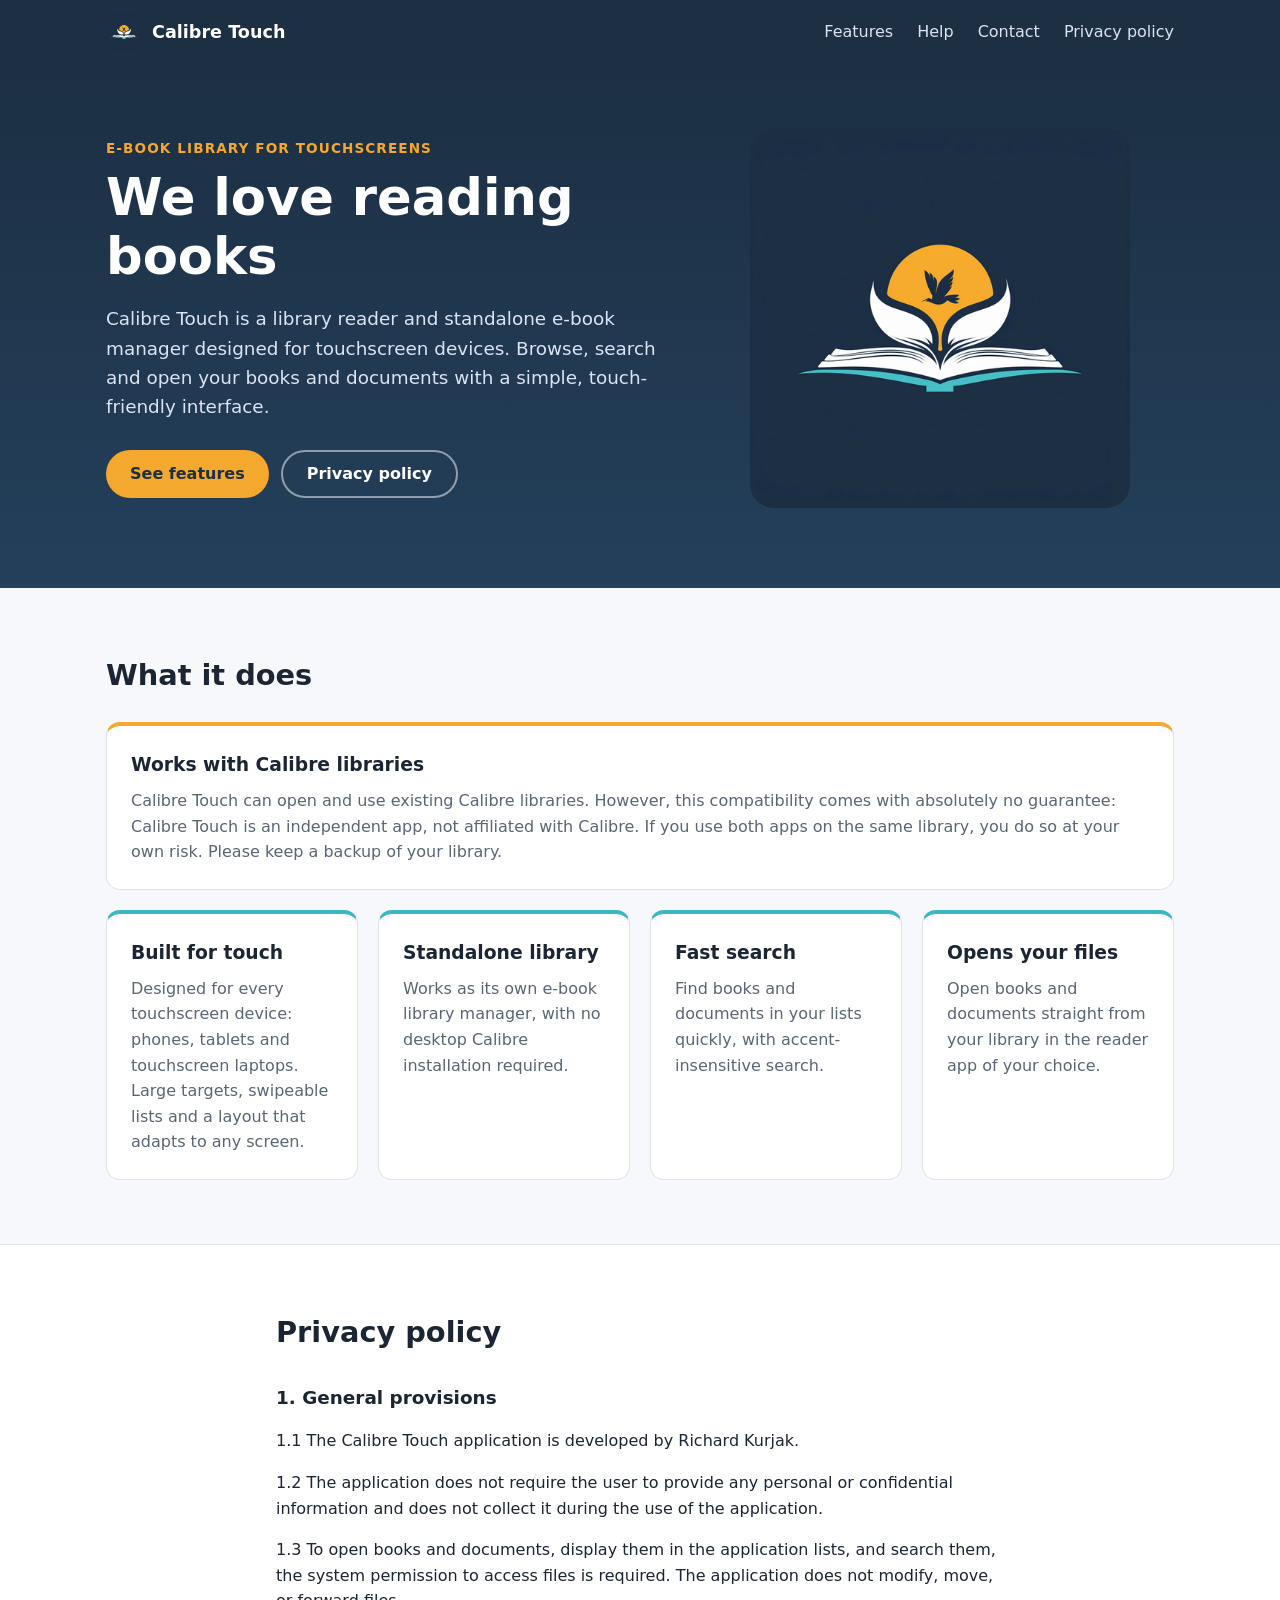
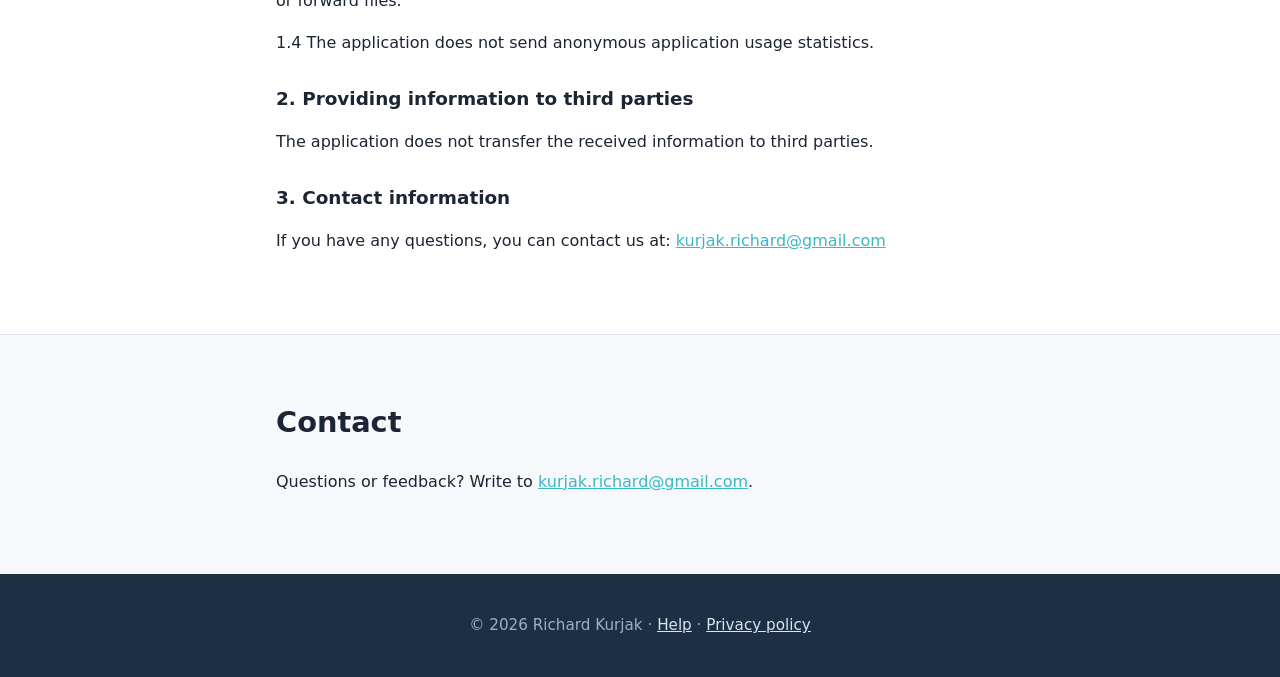
==== index.html @ 4003f590 "Change projetk as a github public page." ====
<!doctype html>
<html lang="en">
<head>
  <meta charset="utf-8">
  <meta name="viewport" content="width=device-width, initial-scale=1">
  <title>Calibre Touch</title>
  <meta name="description" content="Calibre Touch – an e-book library reader and manager built for touchscreen devices.">
  <link rel="icon" type="image/png" href="assets/favicon.png">
  <link rel="stylesheet" href="css/style.css">
</head>
<body>
  <header class="site-header">
    <div class="container nav">
      <a class="brand" href="index.html">
        <img src="assets/logo.png" alt="" width="36" height="36">
        <span>Calibre Touch</span>
      </a>
      <button class="nav-toggle" aria-expanded="false" aria-controls="nav-links" aria-label="Open menu">☰</button>
      <nav id="nav-links" class="nav-links">
        <a href="#features">Features</a>
        <a href="help.html">Help</a>
        <a href="#contact">Contact</a>
        <a href="#privacy">Privacy policy</a>
      </nav>
    </div>
  </header>

  <main>
    <section class="hero">
      <div class="container hero-inner">
        <div class="hero-text">
          <p class="eyebrow">E-book library for touchscreens</p>
          <h1>We love reading books</h1>
          <p class="lead">Calibre Touch is a library reader and standalone e-book manager designed for touchscreen devices. Browse, search and open your books and documents with a simple, touch-friendly interface.</p>
          <div class="hero-actions">
            <a class="btn btn-primary" href="#features">See features</a>
            <a class="btn btn-ghost" href="#privacy">Privacy policy</a>
          </div>
        </div>
        <div class="hero-art">
          <img src="assets/logo.png" alt="Calibre Touch logo: an open book with a bird flying in front of a rising sun" width="512" height="512">
        </div>
      </div>
    </section>

    <section id="features" class="section">
      <div class="container">
        <h2>What it does</h2>
        <div class="cards">
          <article class="card card-warning">
            <h3>Works with Calibre libraries</h3>
            <p>Calibre Touch can open and use existing Calibre libraries. However, this compatibility comes with absolutely no guarantee: Calibre Touch is an independent app, not affiliated with Calibre. If you use both apps on the same library, you do so at your own risk. Please keep a backup of your library.</p>
          </article>
          <article class="card">
            <h3>Built for touch</h3>
            <p>Designed for every touchscreen device: phones, tablets and touchscreen laptops. Large targets, swipeable lists and a layout that adapts to any screen.</p>
          </article>
          <article class="card">
            <h3>Standalone library</h3>
            <p>Works as its own e-book library manager, with no desktop Calibre installation required.</p>
          </article>
          <article class="card">
            <h3>Fast search</h3>
            <p>Find books and documents in your lists quickly, with accent-insensitive search.</p>
          </article>
          <article class="card">
            <h3>Opens your files</h3>
            <p>Open books and documents straight from your library in the reader app of your choice.</p>
          </article>
        </div>
      </div>
    </section>

    <section id="privacy" class="section section-alt">
      <div class="container narrow prose">
        <h2>Privacy policy</h2>

        <h3>1. General provisions</h3>
        <p>1.1 The Calibre Touch application is developed by Richard Kurjak.</p>
        <p>1.2 The application does not require the user to provide any personal or confidential information and does not collect it during the use of the application.</p>
        <p>1.3 To open books and documents, display them in the application lists, and search them, the system permission to access files is required. The application does not modify, move, or forward files.</p>
        <p>1.4 The application does not send anonymous application usage statistics.</p>

        <h3>2. Providing information to third parties</h3>
        <p>The application does not transfer the received information to third parties.</p>

        <h3>3. Contact information</h3>
        <p>If you have any questions, you can contact us at: <a href="mailto:kurjak.richard@gmail.com">kurjak.richard@gmail.com</a></p>
      </div>
    </section>

    <section id="contact" class="section">
      <div class="container narrow">
        <h2>Contact</h2>
        <p>Questions or feedback? Write to <a href="mailto:kurjak.richard@gmail.com">kurjak.richard@gmail.com</a>.</p>
      </div>
    </section>
  </main>

  <footer class="site-footer">
    <div class="container">
      <p>© <span id="year"></span> Richard Kurjak · <a href="help.html">Help</a> · <a href="#privacy">Privacy policy</a></p>
    </div>
  </footer>

  <script src="js/main.js"></script>
</body>
</html>
---- css/style.css ----
/* Calibre Touch website — colors taken from the app logo */
:root {
  --navy: #1c2f43;
  --navy-2: #24405b;
  --amber: #f5a82e;
  --teal: #3bb8c3;
  --bg: #f6f8fb;
  --surface: #ffffff;
  --text: #1c2533;
  --muted: #5a6575;
  --border: #dde3ec;
  --radius: 14px;
  --max: 1100px;
}

@media (prefers-color-scheme: dark) {
  :root {
    --bg: #121c28;
    --surface: #1a2838;
    --text: #e8edf3;
    --muted: #a3afbf;
    --border: #2c3d52;
  }
}

*, *::before, *::after { box-sizing: border-box; }

body {
  margin: 0;
  font-family: system-ui, -apple-system, "Segoe UI", Roboto, sans-serif;
  line-height: 1.6;
  color: var(--text);
  background: var(--bg);
}

img { max-width: 100%; height: auto; display: block; }
a { color: var(--teal); }

.container { width: 100%; max-width: var(--max); margin: 0 auto; padding: 0 16px; }
.narrow { max-width: 760px; }

/* Header */
.site-header {
  background: var(--navy);
  color: #fff;
  position: sticky; top: 0; z-index: 10;
}
.nav { display: flex; align-items: center; justify-content: space-between; min-height: 64px; flex-wrap: wrap; }
.brand { display: flex; align-items: center; gap: 10px; color: #fff; text-decoration: none; font-weight: 700; font-size: 1.1rem; }
.brand img { border-radius: 8px; }
.nav-links { display: flex; gap: 24px; }
.nav-links a { color: #dbe4f3; text-decoration: none; font-weight: 500; }
.nav-links a:hover, .nav-links a[aria-current="page"] { color: var(--amber); }
.nav-toggle { display: none; background: none; border: 0; color: #fff; font-size: 1.6rem; cursor: pointer; padding: 8px; }

@media (max-width: 720px) {
  .nav-toggle { display: block; }
  .nav-links { display: none; width: 100%; flex-direction: column; gap: 0; padding-bottom: 12px; }
  .nav-links.open { display: flex; }
  .nav-links a { padding: 12px 0; border-top: 1px solid var(--navy-2); }
}

/* Hero */
.hero { background: linear-gradient(180deg, var(--navy), var(--navy-2)); color: #fff; padding: 64px 0 80px; }
.hero-inner { display: grid; grid-template-columns: 1.2fr 1fr; gap: 40px; align-items: center; }
.eyebrow { color: var(--amber); text-transform: uppercase; letter-spacing: .08em; font-weight: 700; font-size: .85rem; margin: 0 0 8px; }
.hero h1 { font-size: clamp(2rem, 5vw, 3.2rem); line-height: 1.15; margin: 0 0 16px; }
.lead { font-size: 1.15rem; color: #dbe4f3; max-width: 36em; }
.hero-actions { display: flex; flex-wrap: wrap; gap: 12px; margin-top: 28px; }
.hero-art img { width: 100%; max-width: 380px; margin: 0 auto; border-radius: 24px; }

@media (max-width: 820px) {
  .hero { padding: 40px 0 56px; }
  .hero-inner { grid-template-columns: 1fr; }
  .hero-art { order: -1; }
  .hero-art img { max-width: 220px; }
}

/* Buttons — sized for touch */
.btn { display: inline-flex; align-items: center; justify-content: center; min-height: 48px; padding: 0 24px; border-radius: 999px; font-weight: 600; text-decoration: none; transition: transform .15s, background .15s; }
.btn:active { transform: scale(.97); }
.btn-primary { background: var(--amber); color: var(--navy); }
.btn-primary:hover { background: #ffbb4d; }
.btn-ghost { border: 2px solid rgba(255,255,255,.5); color: #fff; }
.btn-ghost:hover { border-color: #fff; }

/* Sections */
.section { padding: 64px 0; }
.section-alt { background: var(--surface); border-block: 1px solid var(--border); }
h2 { font-size: 1.8rem; margin: 0 0 24px; }

.cards { display: grid; grid-template-columns: repeat(auto-fit, minmax(230px, 1fr)); gap: 20px; }
.card { background: var(--surface); border: 1px solid var(--border); border-top: 4px solid var(--teal); border-radius: var(--radius); padding: 24px; }
.card h3 { margin: 0 0 8px; }
.card p { margin: 0; color: var(--muted); }
.card-warning { grid-column: 1 / -1; border-top-color: var(--amber); }
.note { color: var(--muted); font-size: .95rem; margin-top: 24px; }

.checklist { list-style: none; padding: 0; margin: 0 0 28px; }
.checklist li { position: relative; padding-left: 34px; margin-bottom: 14px; }
.checklist li::before { content: "✓"; position: absolute; left: 0; top: 0; width: 24px; height: 24px; border-radius: 50%; background: var(--teal); color: #fff; font-size: .8rem; display: grid; place-items: center; font-weight: 700; }

.prose h3 { font-size: 1.15rem; margin: 28px 0 8px; }
section[id] { scroll-margin-top: 64px; }

/* Footer */
.site-footer { background: var(--navy); color: #a3afbf; padding: 24px 0; text-align: center; font-size: .95rem; }
.site-footer a { color: #dbe4f3; }

/* Help page */
.help-hero { background: linear-gradient(180deg, var(--navy), var(--navy-2)); color: #fff; padding: 48px 0; }
.help-hero h1 { font-size: clamp(2rem, 5vw, 2.8rem); margin: 0 0 8px; }
.toc { display: flex; flex-wrap: wrap; gap: 10px; margin-top: 24px; }
.toc a { display: inline-flex; align-items: center; min-height: 44px; padding: 0 18px; border-radius: 999px; background: rgba(255,255,255,.1); color: #fff; text-decoration: none; font-weight: 500; }
.toc a:hover { background: rgba(255,255,255,.2); }
.section-intro { color: var(--muted); max-width: 40em; margin: -8px 0 32px; }

.steps { display: grid; gap: 48px; }
.step { display: grid; grid-template-columns: 240px 1fr; gap: 40px; align-items: center; }
.step h3 { margin: 0 0 8px; font-size: 1.3rem; }
.step p, .step ul { margin: 0 0 12px; }
.step ul { padding-left: 20px; }
.step li { margin-bottom: 6px; }
.step-num { display: inline-grid; place-items: center; width: 32px; height: 32px; border-radius: 50%; background: var(--amber); color: var(--navy); font-weight: 700; margin-bottom: 12px; }
.hint { color: var(--muted); font-size: .95rem; }

.shot { display: block; }
.shot img { width: 100%; border-radius: 20px; box-shadow: 0 8px 28px rgba(28,47,67,.18); }

.view-grid { display: grid; grid-template-columns: repeat(3, 1fr); gap: 32px; margin-top: 48px; }
.view-grid figure { margin: 0; text-align: center; }
.view-grid img { max-width: 240px; margin: 0 auto; }
.view-grid figcaption { margin-top: 14px; color: var(--muted); }
.view-grid figcaption strong { color: var(--text); }

@media (max-width: 720px) {
  .step { grid-template-columns: 1fr; gap: 20px; }
  .step .shot { max-width: 240px; margin: 0 auto; }
  .view-grid { grid-template-columns: 1fr; }
}
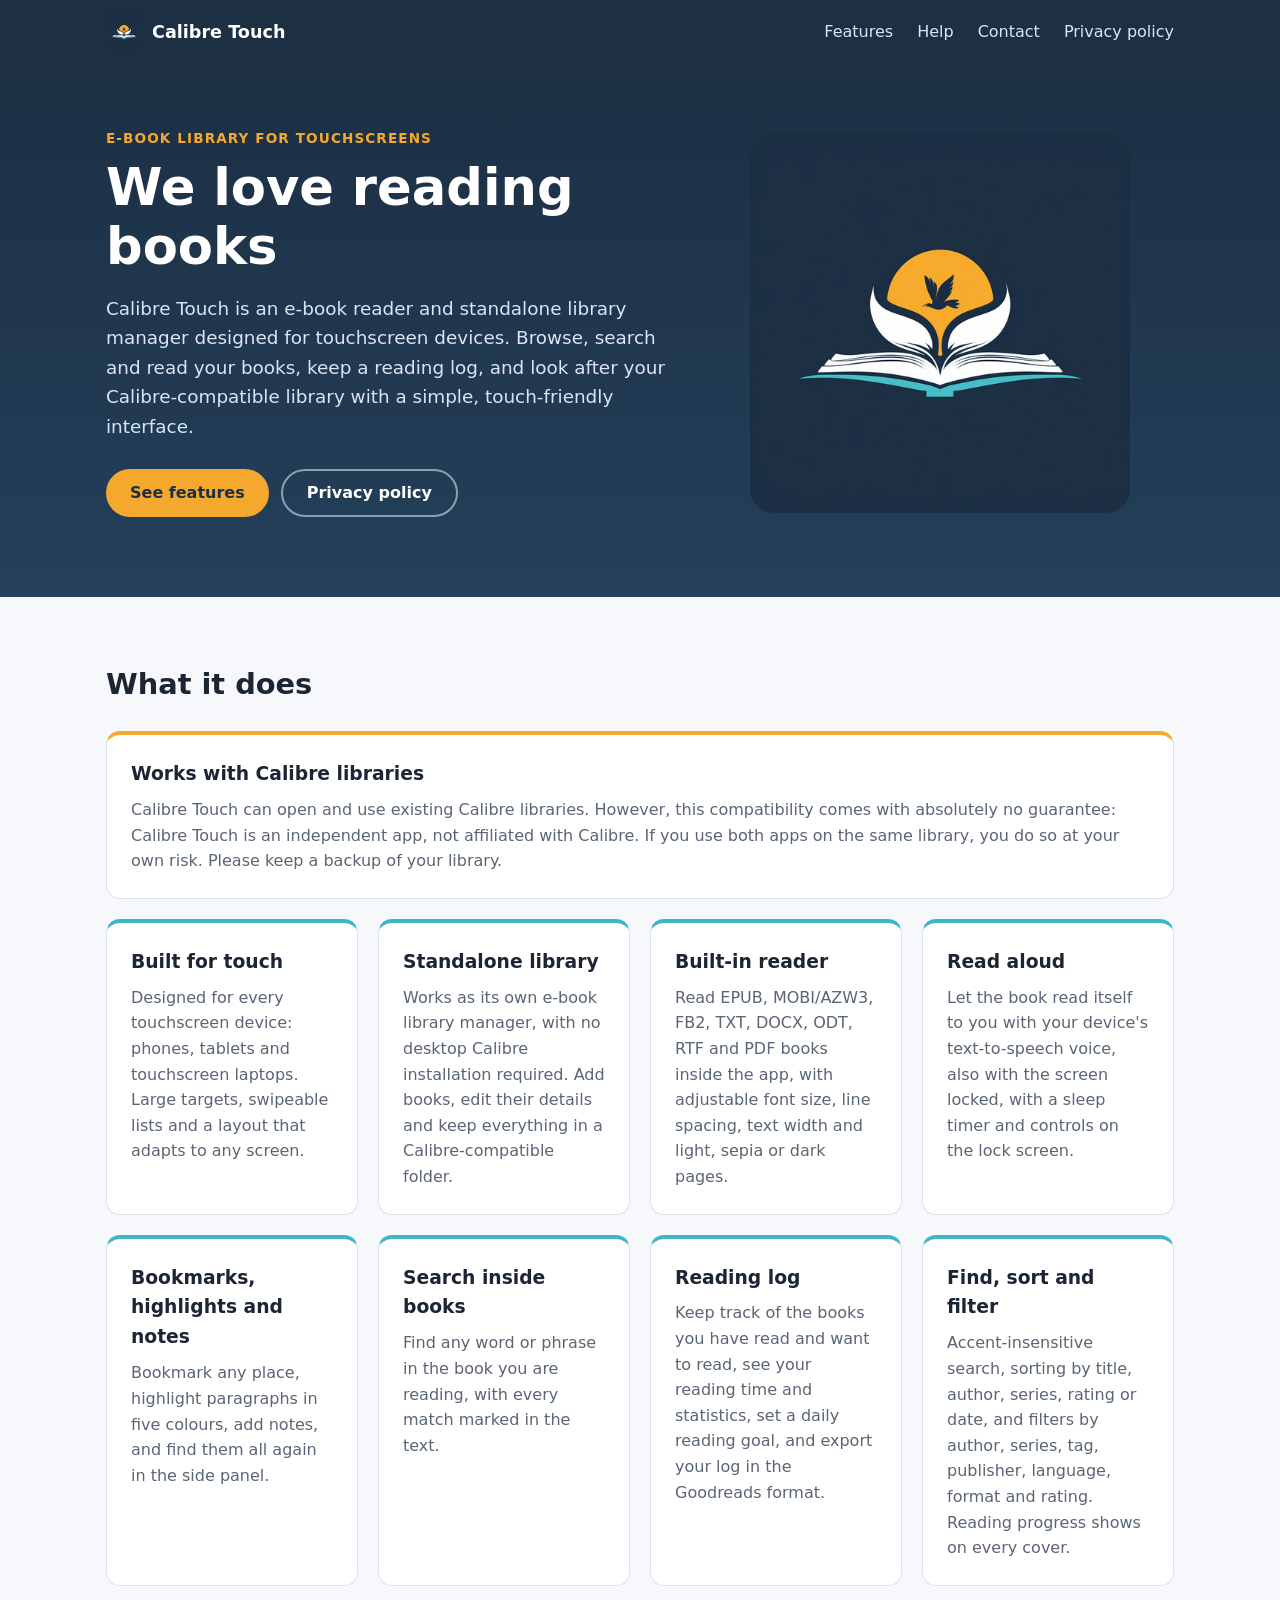
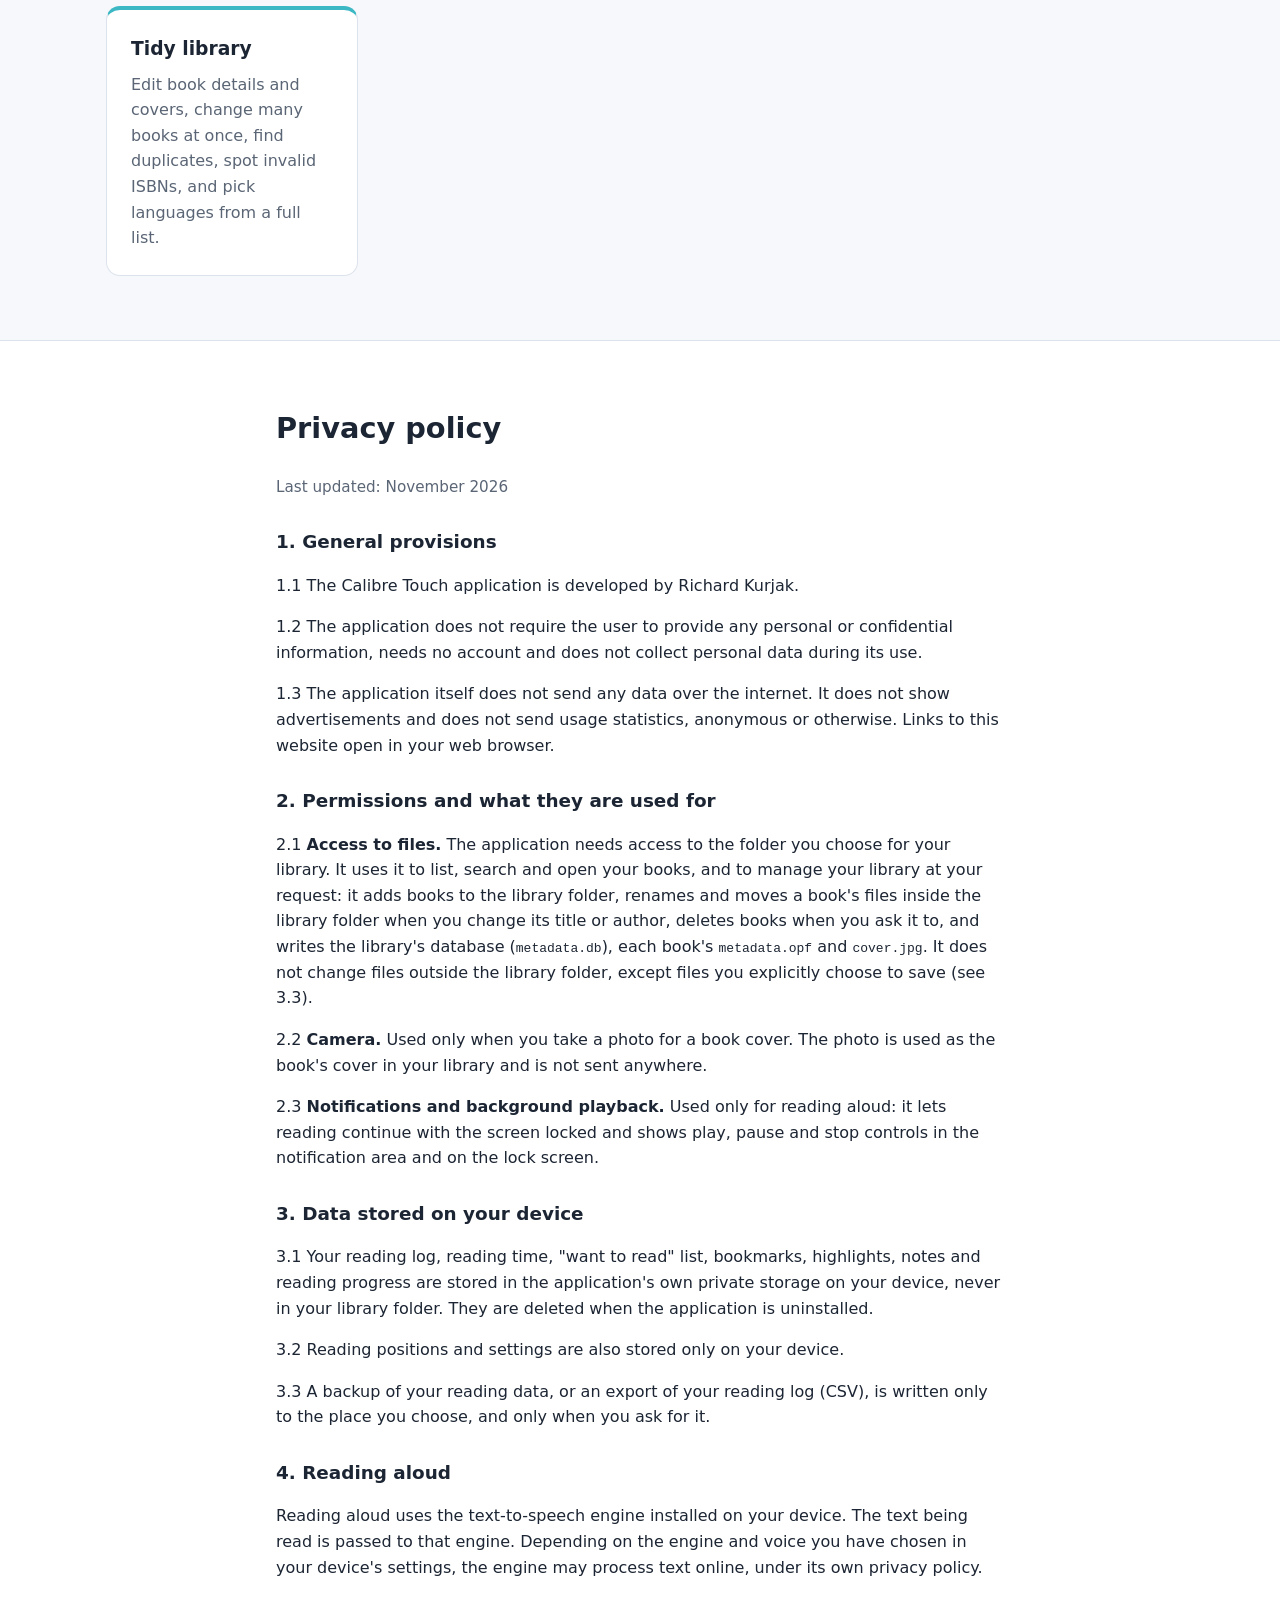
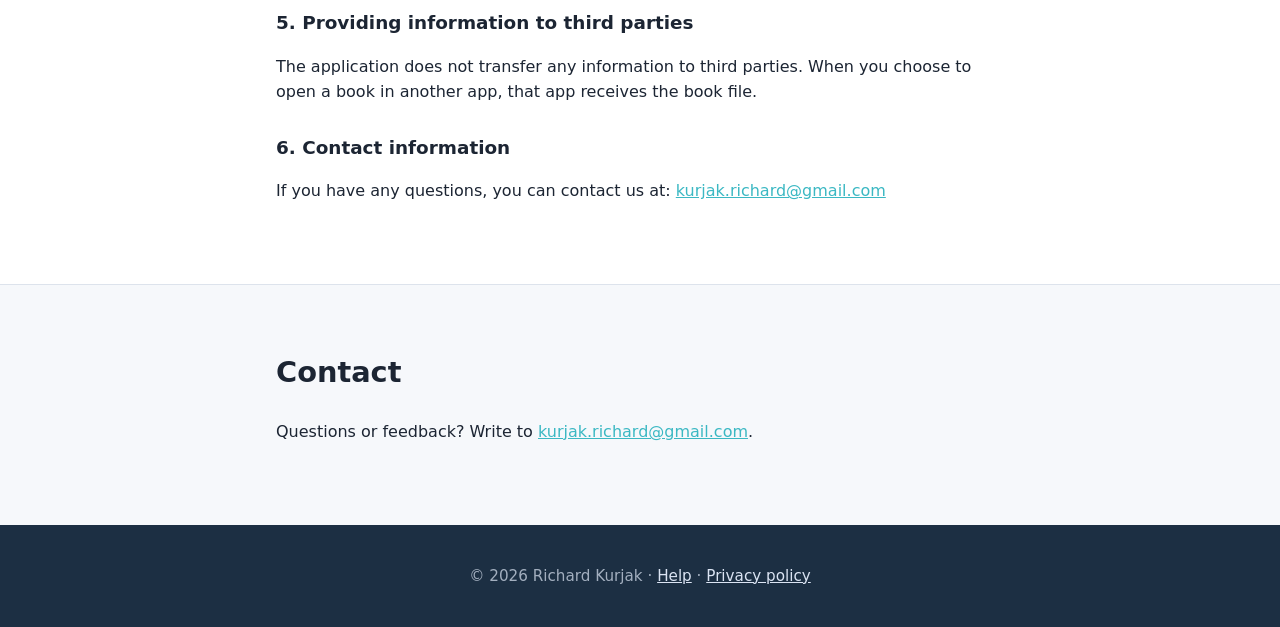
==== commit 9989ed71: "Update webpage with new functions Update webpage with new functions" ====
--- a/index.html
+++ b/index.html
@@ -31,7 +31,7 @@
         <div class="hero-text">
           <p class="eyebrow">E-book library for touchscreens</p>
           <h1>We love reading books</h1>
-          <p class="lead">Calibre Touch is a library reader and standalone e-book manager designed for touchscreen devices. Browse, search and open your books and documents with a simple, touch-friendly interface.</p>
+          <p class="lead">Calibre Touch is an e-book reader and standalone library manager designed for touchscreen devices. Browse, search and read your books, keep a reading log, and look after your Calibre-compatible library with a simple, touch-friendly interface.</p>
           <div class="hero-actions">
             <a class="btn btn-primary" href="#features">See features</a>
             <a class="btn btn-ghost" href="#privacy">Privacy policy</a>
@@ -57,15 +57,35 @@
           </article>
           <article class="card">
             <h3>Standalone library</h3>
-            <p>Works as its own e-book library manager, with no desktop Calibre installation required.</p>
+            <p>Works as its own e-book library manager, with no desktop Calibre installation required. Add books, edit their details and keep everything in a Calibre-compatible folder.</p>
           </article>
           <article class="card">
-            <h3>Fast search</h3>
-            <p>Find books and documents in your lists quickly, with accent-insensitive search.</p>
+            <h3>Built-in reader</h3>
+            <p>Read EPUB, MOBI/AZW3, FB2, TXT, DOCX, ODT, RTF and PDF books inside the app, with adjustable font size, line spacing, text width and light, sepia or dark pages.</p>
           </article>
           <article class="card">
-            <h3>Opens your files</h3>
-            <p>Open books and documents straight from your library in the reader app of your choice.</p>
+            <h3>Read aloud</h3>
+            <p>Let the book read itself to you with your device's text-to-speech voice, also with the screen locked, with a sleep timer and controls on the lock screen.</p>
+          </article>
+          <article class="card">
+            <h3>Bookmarks, highlights and notes</h3>
+            <p>Bookmark any place, highlight paragraphs in five colours, add notes, and find them all again in the side panel.</p>
+          </article>
+          <article class="card">
+            <h3>Search inside books</h3>
+            <p>Find any word or phrase in the book you are reading, with every match marked in the text.</p>
+          </article>
+          <article class="card">
+            <h3>Reading log</h3>
+            <p>Keep track of the books you have read and want to read, see your reading time and statistics, set a daily reading goal, and export your log in the Goodreads format.</p>
+          </article>
+          <article class="card">
+            <h3>Find, sort and filter</h3>
+            <p>Accent-insensitive search, sorting by title, author, series, rating or date, and filters by author, series, tag, publisher, language, format and rating. Reading progress shows on every cover.</p>
+          </article>
+          <article class="card">
+            <h3>Tidy library</h3>
+            <p>Edit book details and covers, change many books at once, find duplicates, spot invalid ISBNs, and pick languages from a full list.</p>
           </article>
         </div>
       </div>
@@ -74,17 +94,30 @@
     <section id="privacy" class="section section-alt">
       <div class="container narrow prose">
         <h2>Privacy policy</h2>
+        <p class="hint">Last updated: November 2026</p>
 
         <h3>1. General provisions</h3>
         <p>1.1 The Calibre Touch application is developed by Richard Kurjak.</p>
-        <p>1.2 The application does not require the user to provide any personal or confidential information and does not collect it during the use of the application.</p>
-        <p>1.3 To open books and documents, display them in the application lists, and search them, the system permission to access files is required. The application does not modify, move, or forward files.</p>
-        <p>1.4 The application does not send anonymous application usage statistics.</p>
+        <p>1.2 The application does not require the user to provide any personal or confidential information, needs no account and does not collect personal data during its use.</p>
+        <p>1.3 The application itself does not send any data over the internet. It does not show advertisements and does not send usage statistics, anonymous or otherwise. Links to this website open in your web browser.</p>
 
-        <h3>2. Providing information to third parties</h3>
-        <p>The application does not transfer the received information to third parties.</p>
+        <h3>2. Permissions and what they are used for</h3>
+        <p>2.1 <strong>Access to files.</strong> The application needs access to the folder you choose for your library. It uses it to list, search and open your books, and to manage your library at your request: it adds books to the library folder, renames and moves a book's files inside the library folder when you change its title or author, deletes books when you ask it to, and writes the library's database (<code>metadata.db</code>), each book's <code>metadata.opf</code> and <code>cover.jpg</code>. It does not change files outside the library folder, except files you explicitly choose to save (see 3.3).</p>
+        <p>2.2 <strong>Camera.</strong> Used only when you take a photo for a book cover. The photo is used as the book's cover in your library and is not sent anywhere.</p>
+        <p>2.3 <strong>Notifications and background playback.</strong> Used only for reading aloud: it lets reading continue with the screen locked and shows play, pause and stop controls in the notification area and on the lock screen.</p>
 
-        <h3>3. Contact information</h3>
+        <h3>3. Data stored on your device</h3>
+        <p>3.1 Your reading log, reading time, "want to read" list, bookmarks, highlights, notes and reading progress are stored in the application's own private storage on your device, never in your library folder. They are deleted when the application is uninstalled.</p>
+        <p>3.2 Reading positions and settings are also stored only on your device.</p>
+        <p>3.3 A backup of your reading data, or an export of your reading log (CSV), is written only to the place you choose, and only when you ask for it.</p>
+
+        <h3>4. Reading aloud</h3>
+        <p>Reading aloud uses the text-to-speech engine installed on your device. The text being read is passed to that engine. Depending on the engine and voice you have chosen in your device's settings, the engine may process text online, under its own privacy policy.</p>
+
+        <h3>5. Providing information to third parties</h3>
+        <p>The application does not transfer any information to third parties. When you choose to open a book in another app, that app receives the book file.</p>
+
+        <h3>6. Contact information</h3>
         <p>If you have any questions, you can contact us at: <a href="mailto:kurjak.richard@gmail.com">kurjak.richard@gmail.com</a></p>
       </div>
     </section>
--- a/css/style.css
+++ b/css/style.css
@@ -121,6 +121,8 @@
 .step p, .step ul { margin: 0 0 12px; }
 .step ul { padding-left: 20px; }
 .step li { margin-bottom: 6px; }
+/* A step without a screenshot yet (add <a class="shot"> and drop the class). */
+.step.no-shot { grid-template-columns: 1fr; max-width: 760px; }
 .step-num { display: inline-grid; place-items: center; width: 32px; height: 32px; border-radius: 50%; background: var(--amber); color: var(--navy); font-weight: 700; margin-bottom: 12px; }
 .hint { color: var(--muted); font-size: .95rem; }
 
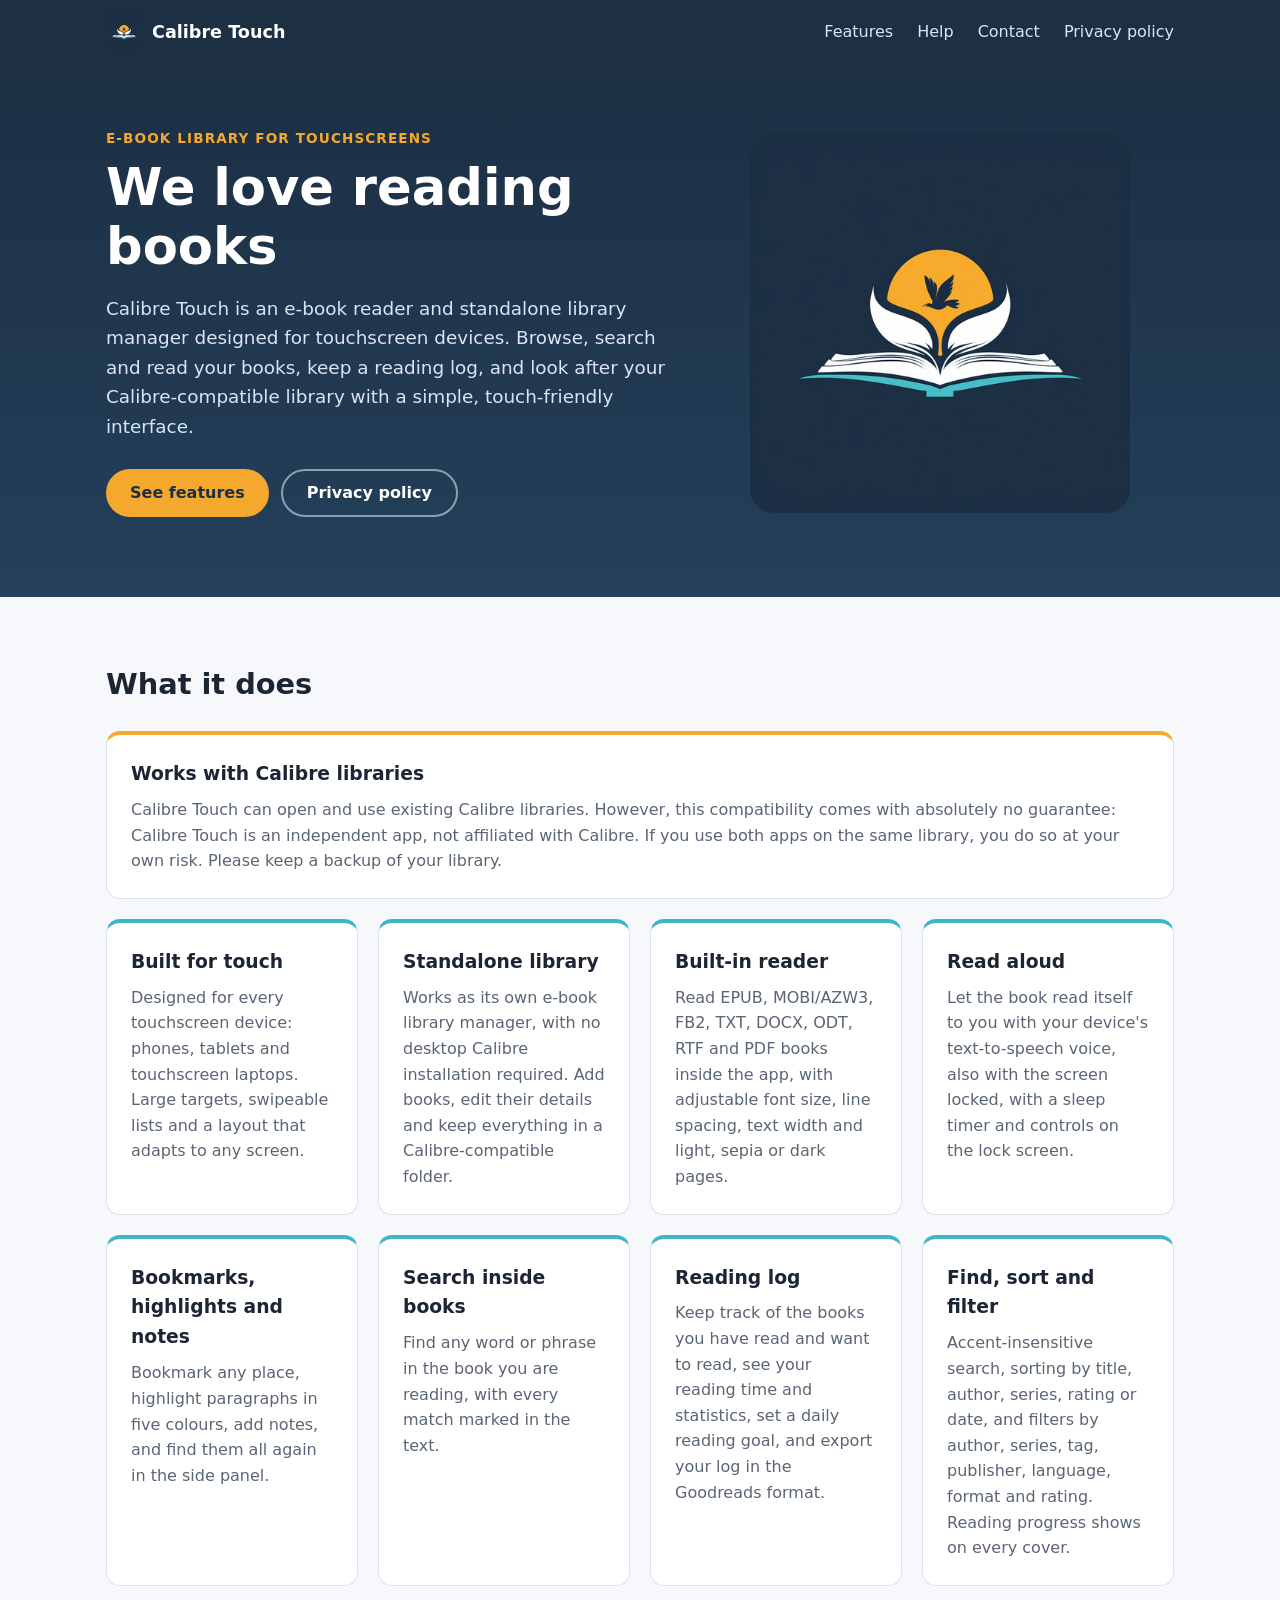
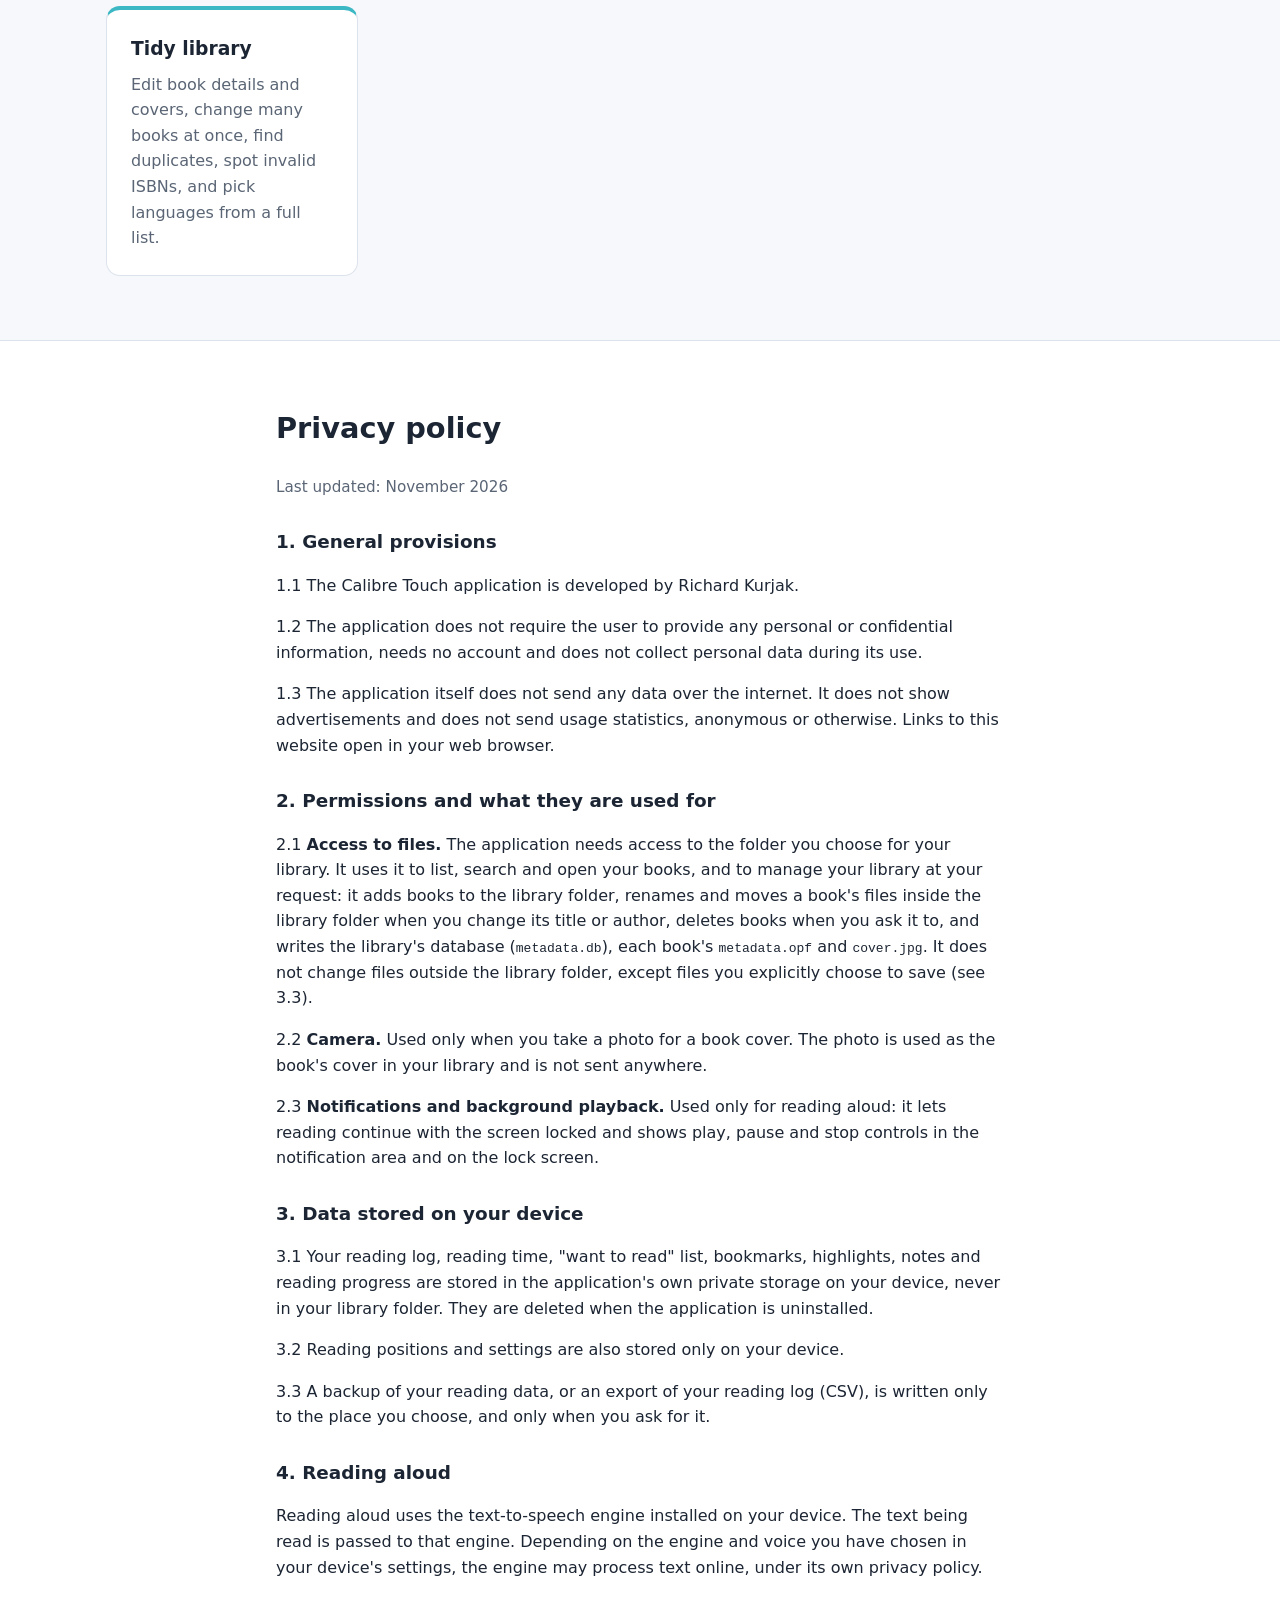
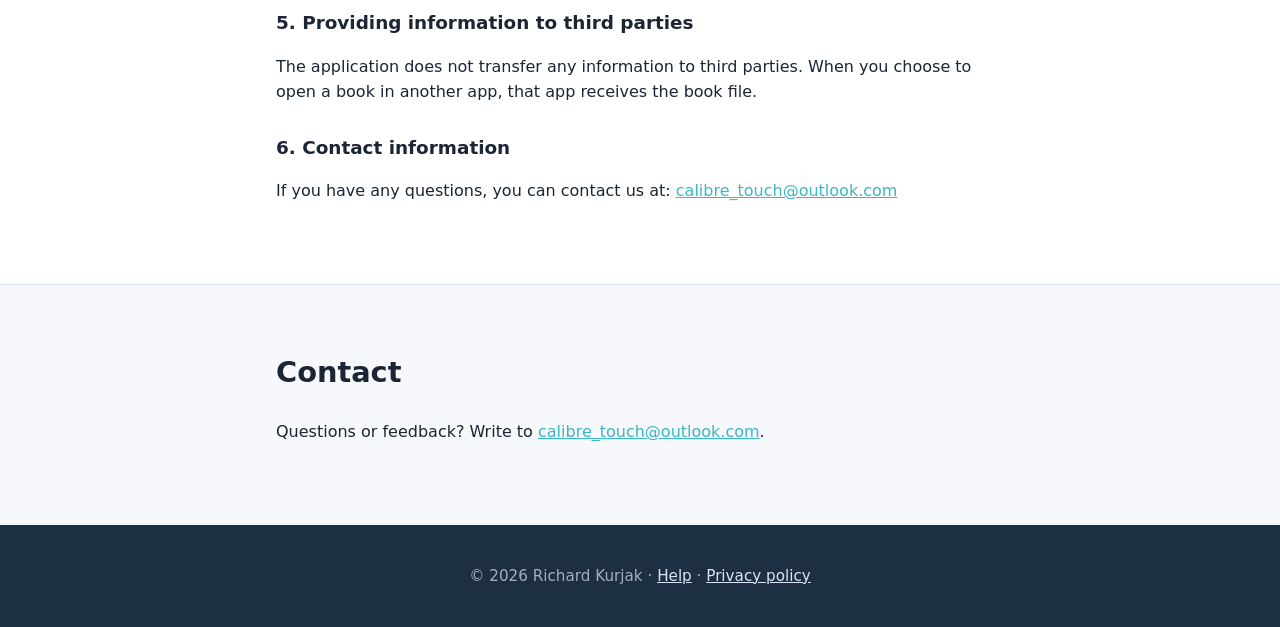
==== commit 0d2daf36: "Change contact details" ====
--- a/index.html
+++ b/index.html
@@ -118,14 +118,14 @@
         <p>The application does not transfer any information to third parties. When you choose to open a book in another app, that app receives the book file.</p>
 
         <h3>6. Contact information</h3>
-        <p>If you have any questions, you can contact us at: <a href="mailto:kurjak.richard@gmail.com">kurjak.richard@gmail.com</a></p>
+        <p>If you have any questions, you can contact us at: <a href="mailto:calibre_touch@outlook.com">calibre_touch@outlook.com</a></p>
       </div>
     </section>
 
     <section id="contact" class="section">
       <div class="container narrow">
         <h2>Contact</h2>
-        <p>Questions or feedback? Write to <a href="mailto:kurjak.richard@gmail.com">kurjak.richard@gmail.com</a>.</p>
+        <p>Questions or feedback? Write to <a href="mailto:calibre_touch@outlook.com">calibre_touch@outlook.com</a>.</p>
       </div>
     </section>
   </main>
